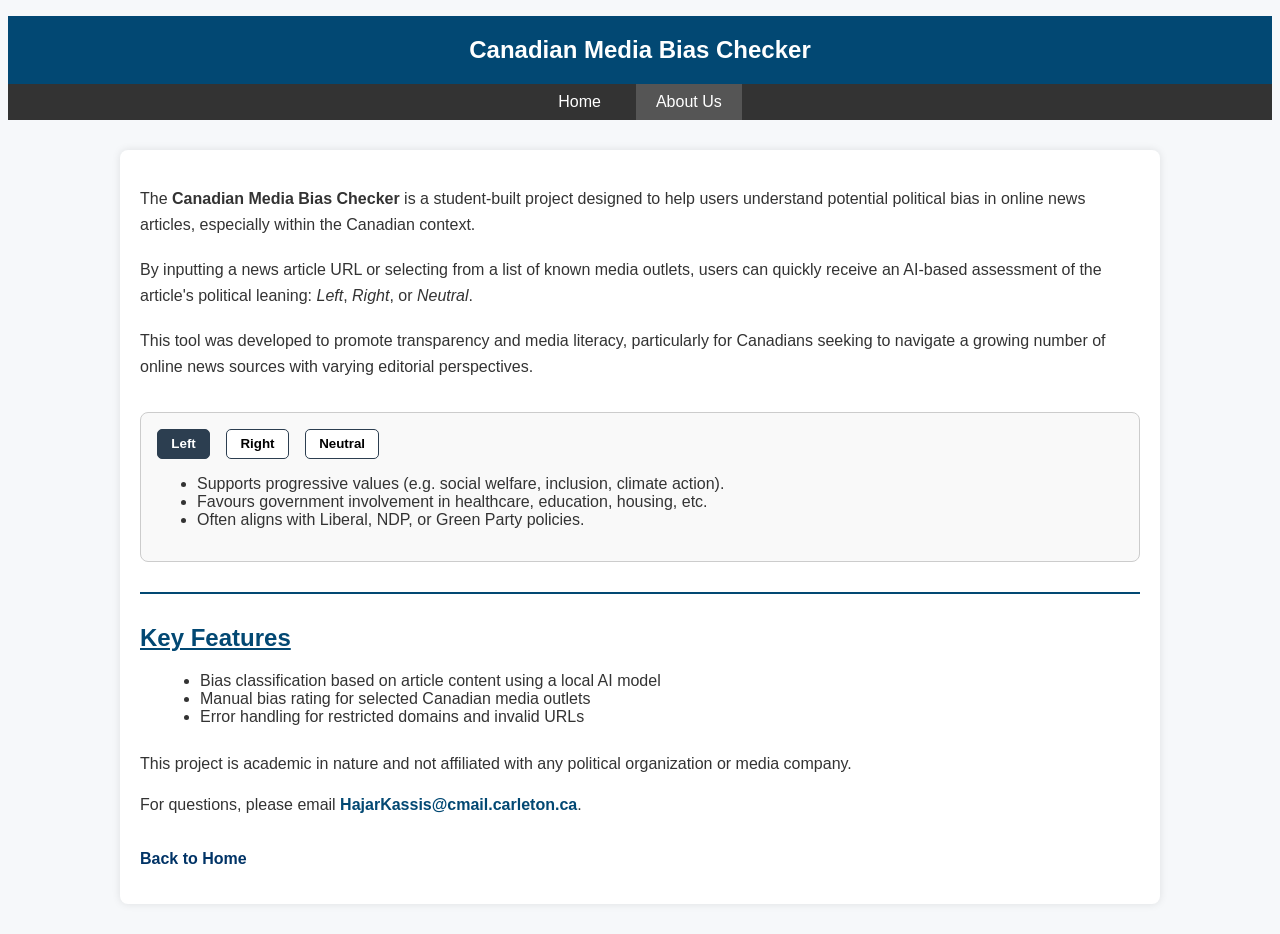
==== templates/AboutUs.html @ 25724a42 "Initialize project and add TextCNN backend + training utilities" ====
<!DOCTYPE html>
<html lang="en">
    <head>
        <meta charset="UTF-8">
        <title>Canadian Media Bias Checker</title>
        <link rel="stylesheet" href="/static/style.css">
        <link rel="icon" type="image/png" href="/static/favicon.png">
    
        <style>
        /* Tab container styling */
        .tab-container {
            margin-top: 2em;
            padding: 1em;
            border: 1px solid #ccc;
            border-radius: 8px;
            background-color: #f9f9f9;
        }

        /* Tab button styling */
        .tab-buttons {
            display: flex;
            gap: 1em;
            margin-bottom: 1em;
        }

        .tab-btn {
            padding: 0.5em 1em;
            border: 1px solid #2c3e50;
            background-color: white;
            cursor: pointer;
            font-weight: bold;
            border-radius: 5px;
            transition: background-color 0.2s ease;
        }

        .tab-btn.active,
        .tab-btn:hover {
            background-color: #2c3e50;
            color: white;
        }

        /* Tab content styling */
        .tab-content {
            display: none;
            animation: fadeIn 0.3s ease-in;
        }

        .tab-content.active {
            display: block;
        }

        /* Fade-in animation */
        @keyframes fadeIn {
            from { opacity: 0; }
            to { opacity: 1; }
        }
        </style>
    </head>

<body class="body">
    <!-- Page Header -->
    <h1 class="header">Canadian Media Bias Checker</h1>

    <!-- Navigation Bar -->
    <nav id="main-nav"> 
        <ul>
            <li><a href="/" >Home</a></li>
            <li><a href="/a" class="active">About Us</a></li>
        </ul>
    </nav>

    <!-- Main Content -->
    <div class="content">
        <!-- Introduction Section -->
        <p class="paragraph">
            The <strong>Canadian Media Bias Checker</strong> is a student-built project designed to help users understand potential political bias in online news articles, especially within the Canadian context.
        </p>

        <p class="paragraph">
            By inputting a news article URL or selecting from a list of known media outlets, users can quickly receive an AI-based assessment of the article's political leaning: <em>Left</em>, <em>Right</em>, or <em>Neutral</em>.
        </p>

        <p class="paragraph">
            This tool was developed to promote transparency and media literacy, particularly for Canadians seeking to navigate a growing number of online news sources with varying editorial perspectives.
        </p>

        <!-- Tab Section -->
        <div class="tab-container">
            <!-- Tab Buttons -->
            <div class="tab-buttons">
                <button class="tab-btn active" onclick="openTab(event, 'left')">Left</button>
                <button class="tab-btn" onclick="openTab(event, 'right')">Right</button>
                <button class="tab-btn" onclick="openTab(event, 'neutral')">Neutral</button>
            </div>
        
            <!-- Tab Content -->
            <div class="tab-content active" id="left">
                <ul>
                    <li>Supports progressive values (e.g. social welfare, inclusion, climate action).</li>
                    <li>Favours government involvement in healthcare, education, housing, etc.</li>
                    <li>Often aligns with Liberal, NDP, or Green Party policies.</li>
                </ul>
            </div>
        
            <div class="tab-content" id="right">
                <ul>
                    <li>Emphasizes fiscal conservatism and traditional social values.</li>
                    <li>Favours lower taxes and limited government intervention.</li>
                    <li>Often aligns with the Conservative Party or right-leaning provincial parties.</li>
                </ul>
            </div>
        
            <div class="tab-content" id="neutral">
                <ul>
                    <li>Focuses on objective and balanced reporting.</li>
                    <li>Presents multiple viewpoints fairly, avoids strong ideological language.</li>
                    <li>Does not favor or critique any political party.</li>
                </ul>
            </div>
        </div>

        <!-- Features Section -->
        <h2 class="subheading">Key Features</h2>
        <ul class="feature-list">
            <li>Bias classification based on article content using a local AI model</li>
            <li>Manual bias rating for selected Canadian media outlets</li>
            <li>Error handling for restricted domains and invalid URLs</li>
        </ul>

        <!-- Disclaimer -->
        <p class="paragraph">
            This project is academic in nature and not affiliated with any political organization or media company.
        </p>

        <!-- Contact Information -->
        <p class="contact">
            For questions, please email <a href="mailto:HajarKassis@cmail.carleton.ca">HajarKassis@cmail.carleton.ca</a>.
        </p>

        <!-- Backlink -->
        <p class="backlink">
            <a href="/">Back to Home</a>
        </p>
    </div>

    <!-- JavaScript for Tab Functionality -->
    <script>
        function openTab(event, tabId) {
            const tabs = document.querySelectorAll('.tab-content');
            const buttons = document.querySelectorAll('.tab-btn');
        
            // Deactivate all tabs and buttons
            tabs.forEach(tab => tab.classList.remove('active'));
            buttons.forEach(btn => btn.classList.remove('active'));
        
            // Activate the selected tab and button
            document.getElementById(tabId).classList.add('active');
            event.currentTarget.classList.add('active');
        }
    </script>
</body>
</html>
---- static/style.css ----
.body {
  font-family: Arial, sans-serif;
  background-color: #f6f8fa;
  color: #333;
}

.header {
  background-color: #024873;
  color: white;
  padding: 20px;
  text-align: center;
  margin-bottom: 0;
}

h1 {
  color: #2c3e50;
  font-size: 24px;
  text-align: center;
}

input[type="text"] {
  width: 100%;
  padding: 12px;
  font-size: 16px;
  border: 1px solid #ccc;
  margin-top: 10px;
  margin-bottom: 20px;
}

input, select {
  padding: 10px;
  font-size: 16px;
  width: 300px;
  margin-right: 10px;
}

.content {
  max-width: 1000px;
  margin: 30px auto;
  padding: 20px;
  background-color: white;
  border-radius: 8px;
  box-shadow: 0px 0px 8px rgba(0, 0, 0, 0.1);
}

button {
  cursor: pointer;
}

#result {
  margin-top: 30px;
  font-size: 18px;
  font-weight: bold;
}

.dropdown-section {
  margin-top: 30px;
}

.rating {
  text-decoration: underline;
  color: rgb(255, 213, 0);
}

#result-label {
  background-color: black;
  font-size: larger;
  color: white;
}

.error {
  color: red;
  font-weight: bold;
}

#response-container {
  text-align: center;
}

.reset-button {
  font-size: 16px;
  padding: 6px 12px;
  height: 32px;
}

.small-btn {
  font-size: 16px;
  height: 40px;
  line-height: 1;
  box-sizing: border-box;
}

#urlInput, #outletSelect {
  width: 700px;
  height: 40px;
}

#outletSelect {
  text-align: center;
}

.search-section {
  justify-content: center;
  gap: 20px;
  margin-bottom: 30px;
  flex-wrap: wrap;
}

.inline-group {
  display: flex;
  align-items: center;
  gap: 8px;
}

.inline-group select,
.inline-group input {
  height: 36px;
  font-size: 16px;
  padding: 8px;
  box-sizing: border-box;
}

/* What is bias section */
.subheading {
  margin-top: 30px;
  color: #024873;
  border-top: 2px solid #024873;
  padding-top: 30px;
  text-decoration: underline;
  font-weight: bold;
}

.bias-title {
  font-size: 20px;
  color: #327ba8;
  padding-top: 10px;
  margin-bottom: 0;
  text-align: center;
}

.bias-section {
  display: flex;
  flex-direction: column;
  gap: 40px;
}

.bias-pair {
  display: flex;
  align-items: center;
  gap: 30px;
  justify-content: center;
  margin-top: -20px;
}

.bias-pair img {
  max-width: 40%;
  height: auto;
  border: 2px solid black;
}

.bias-pair p {
  width: 50%;
  font-size: 16px;
  line-height: 1.6;
}

.bias-pair.right {
  flex-direction: row-reverse;
}

/* About Page Styling */
.paragraph {
  line-height: 1.6;
  margin-bottom: 20px;
}

.feature-list {
  margin: 15px 0 25px 20px;
}

.contact a {
  color: #024873;
  font-weight: bold;
  text-decoration: none;
}

.contact a:hover {
  text-decoration: underline;
}

.backlink a {
  display: inline-block;
  margin-top: 20px;
  text-decoration: none;
  color: #036;
  font-weight: bold;
}

.backlink a:hover {
  text-decoration: underline;
}

/* Navigation Bar */
nav#main-nav {
  background-color: #333;
  margin-bottom: 0;
  padding-bottom: 0;
}

nav#main-nav ul {
  display: flex;
  justify-content: center;
  align-items: center;
  list-style: none;
  margin: 0;
  padding: 0;
  gap: 15px;
}

nav#main-nav ul li {
  flex: 0 0 auto;
}

nav#main-nav ul li a {
  display: block;
  padding: 10px 20px;
  text-align: center;
  color: #fff;
  text-decoration: none;
  font-size: 16px;
  background-color: #333;
  line-height: 1;
}

nav#main-nav ul li a:hover {
  background-color: #e91c24;
}

nav#main-nav ul li a.active {
  background-color: #555;
}
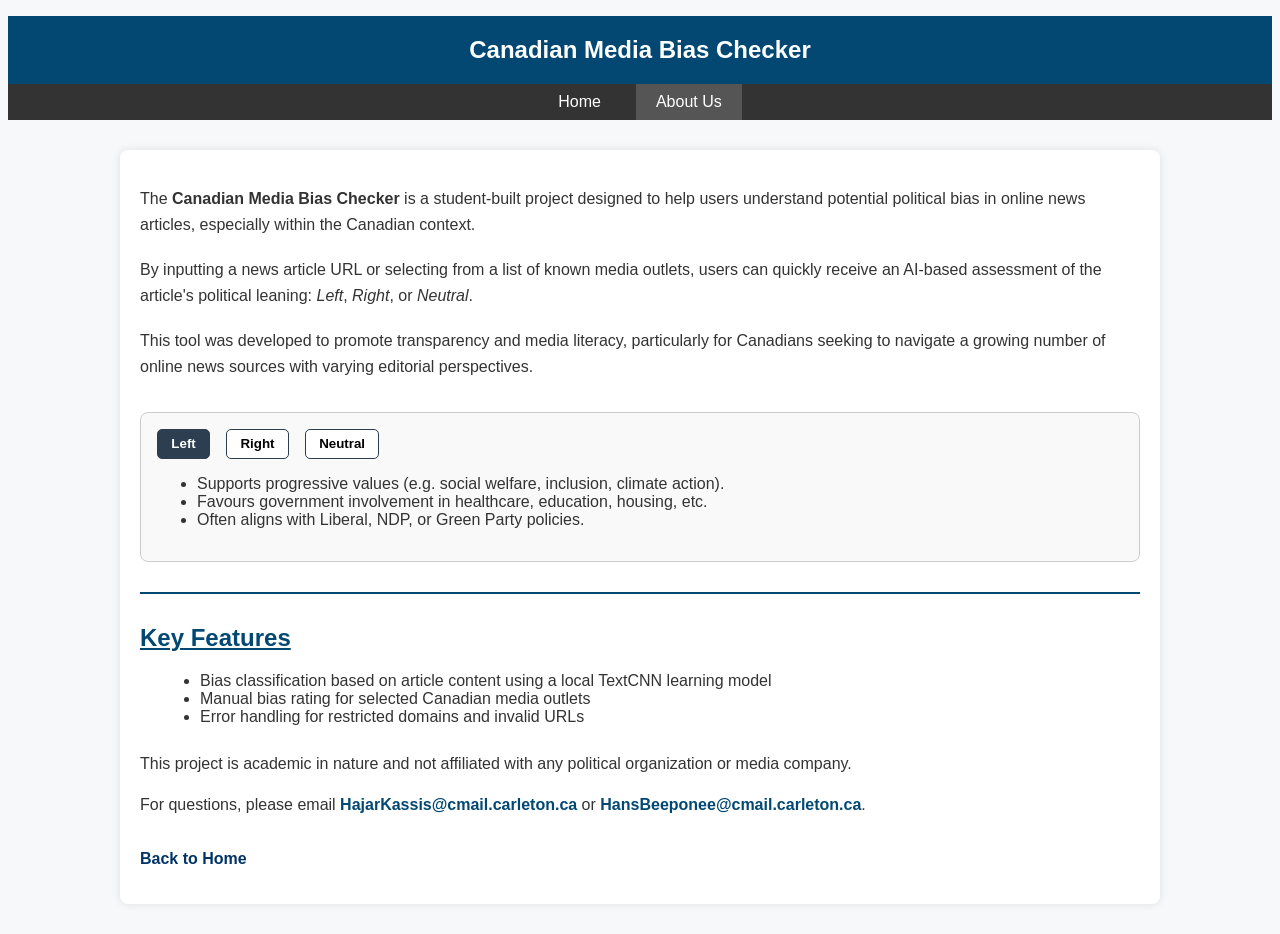
==== commit 79c1f5ac: "Update project data and scripts" ====
--- a/templates/AboutUs.html
+++ b/templates/AboutUs.html
@@ -122,7 +122,7 @@
         <!-- Features Section -->
         <h2 class="subheading">Key Features</h2>
         <ul class="feature-list">
-            <li>Bias classification based on article content using a local AI model</li>
+            <li>Bias classification based on article content using a local TextCNN learning model</li>
             <li>Manual bias rating for selected Canadian media outlets</li>
             <li>Error handling for restricted domains and invalid URLs</li>
         </ul>
@@ -134,7 +134,8 @@
 
         <!-- Contact Information -->
         <p class="contact">
-            For questions, please email <a href="mailto:HajarKassis@cmail.carleton.ca">HajarKassis@cmail.carleton.ca</a>.
+            For questions, please email <a href="mailto:HajarKassis@cmail.carleton.ca">HajarKassis@cmail.carleton.ca</a>
+            or <a href="mailto:HansBeeponee@cmail.carleton.ca">HansBeeponee@cmail.carleton.ca</a>.
         </p>
 
         <!-- Backlink -->
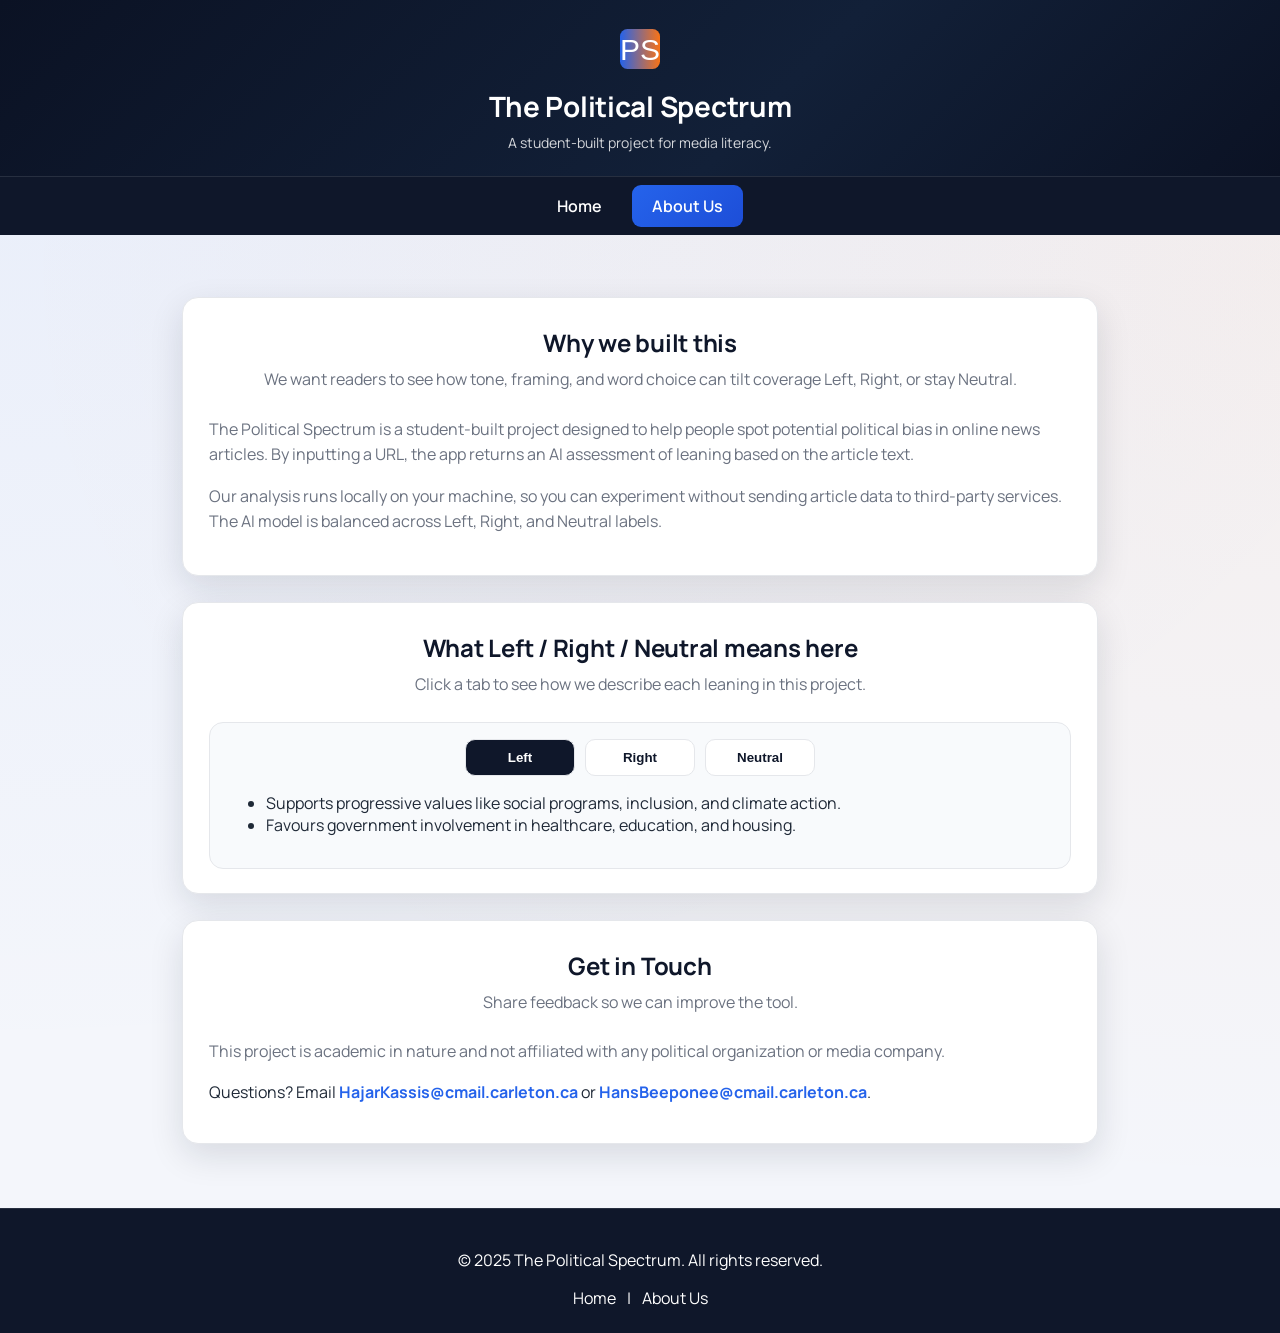
==== commit e2ca9206: "Update UI styling and add latest metrics" ====
--- a/templates/AboutUs.html
+++ b/templates/AboutUs.html
@@ -2,159 +2,110 @@
 <html lang="en">
     <head>
         <meta charset="UTF-8">
-        <title>Canadian Media Bias Checker</title>
+        <title>About Us | The Political Spectrum</title>
         <link rel="stylesheet" href="/static/style.css">
-        <link rel="icon" type="image/png" href="/static/favicon.png">
-    
-        <style>
-        /* Tab container styling */
-        .tab-container {
-            margin-top: 2em;
-            padding: 1em;
-            border: 1px solid #ccc;
-            border-radius: 8px;
-            background-color: #f9f9f9;
-        }
-
-        /* Tab button styling */
-        .tab-buttons {
-            display: flex;
-            gap: 1em;
-            margin-bottom: 1em;
-        }
-
-        .tab-btn {
-            padding: 0.5em 1em;
-            border: 1px solid #2c3e50;
-            background-color: white;
-            cursor: pointer;
-            font-weight: bold;
-            border-radius: 5px;
-            transition: background-color 0.2s ease;
-        }
-
-        .tab-btn.active,
-        .tab-btn:hover {
-            background-color: #2c3e50;
-            color: white;
-        }
-
-        /* Tab content styling */
-        .tab-content {
-            display: none;
-            animation: fadeIn 0.3s ease-in;
-        }
-
-        .tab-content.active {
-            display: block;
-        }
-
-        /* Fade-in animation */
-        @keyframes fadeIn {
-            from { opacity: 0; }
-            to { opacity: 1; }
-        }
-        </style>
+        <link rel="icon" type="image/svg+xml" href="/static/logo.svg">
     </head>
 
 <body class="body">
-    <!-- Page Header -->
-    <h1 class="header">Canadian Media Bias Checker</h1>
+    <header class="header">
+        <a href="/">
+            <img src="/static/logo.svg" alt="The Political Spectrum Logo" class="logo">
+        </a>
+        <h1 class="page-title">The Political Spectrum</h1>
+        <p class="tagline">A student-built project for media literacy.</p>
+    </header>
 
-    <!-- Navigation Bar -->
     <nav id="main-nav"> 
         <ul>
-            <li><a href="/" >Home</a></li>
+            <li><a href="/">Home</a></li>
             <li><a href="/a" class="active">About Us</a></li>
         </ul>
     </nav>
 
-    <!-- Main Content -->
-    <div class="content">
-        <!-- Introduction Section -->
-        <p class="paragraph">
-            The <strong>Canadian Media Bias Checker</strong> is a student-built project designed to help users understand potential political bias in online news articles, especially within the Canadian context.
-        </p>
+    <main class="content">
+        <section class="panel">
+            <div class="section-header">
+                <h2 class="subheading centered">Why we built this</h2>
+                <p class="lede">We want readers to see how tone, framing, and word choice can tilt coverage Left, Right, or stay Neutral.</p>
+            </div>
 
-        <p class="paragraph">
-            By inputting a news article URL or selecting from a list of known media outlets, users can quickly receive an AI-based assessment of the article's political leaning: <em>Left</em>, <em>Right</em>, or <em>Neutral</em>.
-        </p>
+            <p class="paragraph">
+                The Political Spectrum is a student-built project designed to help people spot potential political bias in online news articles. By inputting a URL, the app returns an AI assessment of leaning based on the article text.
+            </p>
+            <p class="paragraph">
+                Our analysis runs locally on your machine, so you can experiment without sending article data to third-party services. The AI model is balanced across Left, Right, and Neutral labels.
+            </p>
+        </section>
 
-        <p class="paragraph">
-            This tool was developed to promote transparency and media literacy, particularly for Canadians seeking to navigate a growing number of online news sources with varying editorial perspectives.
-        </p>
+        <section class="panel">
+            <div class="section-header">
+                <h2 class="subheading centered">What Left / Right / Neutral means here</h2>
+                <p class="lede">Click a tab to see how we describe each leaning in this project.</p>
+            </div>
 
-        <!-- Tab Section -->
-        <div class="tab-container">
-            <!-- Tab Buttons -->
-            <div class="tab-buttons">
-                <button class="tab-btn active" onclick="openTab(event, 'left')">Left</button>
-                <button class="tab-btn" onclick="openTab(event, 'right')">Right</button>
-                <button class="tab-btn" onclick="openTab(event, 'neutral')">Neutral</button>
+            <div class="tab-container">
+                <div class="tab-buttons">
+                    <button class="tab-btn active" onclick="openTab(event, 'left')">Left</button>
+                    <button class="tab-btn" onclick="openTab(event, 'right')">Right</button>
+                    <button class="tab-btn" onclick="openTab(event, 'neutral')">Neutral</button>
+                </div>
+
+                <div class="tab-content active" id="left">
+                    <ul>
+                        <li>Supports progressive values like social programs, inclusion, and climate action.</li>
+                        <li>Favours government involvement in healthcare, education, and housing.</li>
+                    </ul>
+                </div>
+
+                <div class="tab-content" id="right">
+                    <ul>
+                        <li>Emphasizes fiscal conservatism and traditional social values.</li>
+                        <li>Favours lower taxes and limited government intervention.</li>
+                    </ul>
+                </div>
+
+                <div class="tab-content" id="neutral">
+                    <ul>
+                        <li>Focuses on balanced reporting without ideological language.</li>
+                        <li>Presents multiple viewpoints fairly and proportionally.</li>
+                    </ul>
+                </div>
             </div>
-        
-            <!-- Tab Content -->
-            <div class="tab-content active" id="left">
-                <ul>
-                    <li>Supports progressive values (e.g. social welfare, inclusion, climate action).</li>
-                    <li>Favours government involvement in healthcare, education, housing, etc.</li>
-                    <li>Often aligns with Liberal, NDP, or Green Party policies.</li>
-                </ul>
+        </section>
+
+        <section class="panel">
+            <div class="section-header">
+                <h2 class="subheading centered">Get in Touch</h2>
+                <p class="lede">Share feedback so we can improve the tool.</p>
             </div>
-        
-            <div class="tab-content" id="right">
-                <ul>
-                    <li>Emphasizes fiscal conservatism and traditional social values.</li>
-                    <li>Favours lower taxes and limited government intervention.</li>
-                    <li>Often aligns with the Conservative Party or right-leaning provincial parties.</li>
-                </ul>
-            </div>
-        
-            <div class="tab-content" id="neutral">
-                <ul>
-                    <li>Focuses on objective and balanced reporting.</li>
-                    <li>Presents multiple viewpoints fairly, avoids strong ideological language.</li>
-                    <li>Does not favor or critique any political party.</li>
-                </ul>
-            </div>
-        </div>
+            
+            <p class="paragraph">
+                This project is academic in nature and not affiliated with any political organization or media company.
+            </p>
 
-        <!-- Features Section -->
-        <h2 class="subheading">Key Features</h2>
-        <ul class="feature-list">
-            <li>Bias classification based on article content using a local TextCNN learning model</li>
-            <li>Manual bias rating for selected Canadian media outlets</li>
-            <li>Error handling for restricted domains and invalid URLs</li>
-        </ul>
+            <p class="contact">
+                Questions? Email <a href="mailto:HajarKassis@cmail.carleton.ca">HajarKassis@cmail.carleton.ca</a>
+                or <a href="mailto:HansBeeponee@cmail.carleton.ca">HansBeeponee@cmail.carleton.ca</a>.
+            </p>
+        </section>
+    </main>
 
-        <!-- Disclaimer -->
-        <p class="paragraph">
-            This project is academic in nature and not affiliated with any political organization or media company.
-        </p>
+    <footer class="footer">
+        <p>&copy; 2025 The Political Spectrum. All rights reserved.</p>
+        <nav class="footer-nav">
+            <a href="/">Home</a> | <a href="/a">About Us</a>
+        </nav>
+    </footer>
 
-        <!-- Contact Information -->
-        <p class="contact">
-            For questions, please email <a href="mailto:HajarKassis@cmail.carleton.ca">HajarKassis@cmail.carleton.ca</a>
-            or <a href="mailto:HansBeeponee@cmail.carleton.ca">HansBeeponee@cmail.carleton.ca</a>.
-        </p>
-
-        <!-- Backlink -->
-        <p class="backlink">
-            <a href="/">Back to Home</a>
-        </p>
-    </div>
-
-    <!-- JavaScript for Tab Functionality -->
     <script>
         function openTab(event, tabId) {
             const tabs = document.querySelectorAll('.tab-content');
             const buttons = document.querySelectorAll('.tab-btn');
-        
-            // Deactivate all tabs and buttons
+
             tabs.forEach(tab => tab.classList.remove('active'));
             buttons.forEach(btn => btn.classList.remove('active'));
-        
-            // Activate the selected tab and button
+
             document.getElementById(tabId).classList.add('active');
             event.currentTarget.classList.add('active');
         }
--- a/static/style.css
+++ b/static/style.css
@@ -1,210 +1,82 @@
+@import url('https://fonts.googleapis.com/css2?family=Manrope:wght@400;500;600;700&display=swap');
+
+:root {
+  --navy: #0f172a;
+  --blue: #2563eb;
+  --accent: #f97316;
+  --paper: #f4f6fb;
+  --card: #ffffff;
+  --ink: #1f2937;
+  --muted: #6b7280;
+  --border: #e5e7eb;
+  --shadow: 0 12px 34px rgba(15, 23, 42, 0.12);
+  --radius-lg: 16px;
+  --radius-md: 12px;
+
+  /* Bias colors */
+  --left-bg: #eef2ff;
+  --left-text: #4338ca;
+  --right-bg: #fef2f2;
+  --right-text: #b91c1c;
+  --neutral-bg: #f3f4f6;
+  --neutral-text: #1f2937;
+}
+
+* {
+  box-sizing: border-box;
+}
+
 .body {
-  font-family: Arial, sans-serif;
-  background-color: #f6f8fa;
-  color: #333;
+  margin: 0;
+  font-family: 'Manrope', 'Segoe UI', sans-serif;
+  color: var(--ink);
+  background: radial-gradient(120% 80% at 0% 0%, rgba(37, 99, 235, 0.06), transparent),
+              radial-gradient(100% 70% at 100% 20%, rgba(249, 115, 22, 0.06), transparent),
+              var(--paper);
+  display: flex;
+  flex-direction: column;
+  min-height: 100vh;
 }
 
 .header {
-  background-color: #024873;
-  color: white;
-  padding: 20px;
   text-align: center;
-  margin-bottom: 0;
-}
-
-h1 {
-  color: #2c3e50;
-  font-size: 24px;
-  text-align: center;
-}
-
-input[type="text"] {
-  width: 100%;
-  padding: 12px;
-  font-size: 16px;
-  border: 1px solid #ccc;
-  margin-top: 10px;
-  margin-bottom: 20px;
-}
-
-input, select {
-  padding: 10px;
-  font-size: 16px;
-  width: 300px;
-  margin-right: 10px;
-}
-
-.content {
-  max-width: 1000px;
-  margin: 30px auto;
-  padding: 20px;
-  background-color: white;
-  border-radius: 8px;
-  box-shadow: 0px 0px 8px rgba(0, 0, 0, 0.1);
-}
-
-button {
-  cursor: pointer;
-}
-
-#result {
-  margin-top: 30px;
-  font-size: 18px;
-  font-weight: bold;
-}
-
-.dropdown-section {
-  margin-top: 30px;
-}
-
-.rating {
-  text-decoration: underline;
-  color: rgb(255, 213, 0);
-}
-
-#result-label {
-  background-color: black;
-  font-size: larger;
-  color: white;
-}
-
-.error {
-  color: red;
-  font-weight: bold;
-}
-
-#response-container {
-  text-align: center;
-}
-
-.reset-button {
-  font-size: 16px;
-  padding: 6px 12px;
-  height: 32px;
-}
-
-.small-btn {
-  font-size: 16px;
-  height: 40px;
-  line-height: 1;
-  box-sizing: border-box;
-}
-
-#urlInput, #outletSelect {
-  width: 700px;
-  height: 40px;
-}
-
-#outletSelect {
-  text-align: center;
-}
-
-.search-section {
-  justify-content: center;
-  gap: 20px;
-  margin-bottom: 30px;
-  flex-wrap: wrap;
-}
-
-.inline-group {
-  display: flex;
+  padding: 24px 20px;
+  background: linear-gradient(135deg, #0b1224 0%, #122038 60%, #0b1224 100%);
+  color: #fff;
+  display: flex;
+  flex-direction: column;
   align-items: center;
   gap: 8px;
 }
 
-.inline-group select,
-.inline-group input {
-  height: 36px;
-  font-size: 16px;
-  padding: 8px;
-  box-sizing: border-box;
-}
-
-/* What is bias section */
-.subheading {
-  margin-top: 30px;
-  color: #024873;
-  border-top: 2px solid #024873;
-  padding-top: 30px;
-  text-decoration: underline;
-  font-weight: bold;
-}
-
-.bias-title {
-  font-size: 20px;
-  color: #327ba8;
-  padding-top: 10px;
-  margin-bottom: 0;
-  text-align: center;
-}
-
-.bias-section {
-  display: flex;
-  flex-direction: column;
-  gap: 40px;
-}
-
-.bias-pair {
-  display: flex;
-  align-items: center;
-  gap: 30px;
-  justify-content: center;
-  margin-top: -20px;
-}
-
-.bias-pair img {
-  max-width: 40%;
-  height: auto;
-  border: 2px solid black;
-}
-
-.bias-pair p {
-  width: 50%;
-  font-size: 16px;
-  line-height: 1.6;
-}
-
-.bias-pair.right {
-  flex-direction: row-reverse;
-}
-
-/* About Page Styling */
-.paragraph {
-  line-height: 1.6;
-  margin-bottom: 20px;
-}
-
-.feature-list {
-  margin: 15px 0 25px 20px;
-}
-
-.contact a {
-  color: #024873;
-  font-weight: bold;
-  text-decoration: none;
-}
-
-.contact a:hover {
-  text-decoration: underline;
-}
-
-.backlink a {
-  display: inline-block;
-  margin-top: 20px;
-  text-decoration: none;
-  color: #036;
-  font-weight: bold;
-}
-
-.backlink a:hover {
-  text-decoration: underline;
-}
-
-/* Navigation Bar */
+.logo {
+    width: 50px;
+    height: 50px;
+    transition: transform 0.2s ease-in-out;
+}
+
+.logo:hover {
+    transform: scale(1.1);
+}
+
+.page-title {
+  margin: 0;
+  font-size: 28px;
+  letter-spacing: -0.01em;
+  color: #fff;
+}
+
+.tagline {
+  margin: 0;
+  max-width: 720px;
+  color: rgba(255, 255, 255, 0.82);
+  font-size: 14px;
+}
+
 nav#main-nav {
-  background-color: #333;
-  margin-bottom: 0;
-  padding-bottom: 0;
+  background-color: #0f172a;
+  padding: 0 20px;
+  border-top: 1px solid rgba(255, 255, 255, 0.1);
 }
 
 nav#main-nav ul {
@@ -213,29 +85,436 @@
   align-items: center;
   list-style: none;
   margin: 0;
-  padding: 0;
-  gap: 15px;
-}
-
-nav#main-nav ul li {
-  flex: 0 0 auto;
+  padding: 8px 0;
+  gap: 10px;
 }
 
 nav#main-nav ul li a {
   display: block;
   padding: 10px 20px;
+  color: #fff;
+  text-decoration: none;
+  font-weight: 600;
+  border-radius: 9px;
+  transition: all 0.2s ease;
+}
+
+nav#main-nav ul li a:hover {
+  background-color: rgba(255, 255, 255, 0.16);
+}
+
+nav#main-nav ul li a.active {
+  background: linear-gradient(135deg, #2563eb, #1d4ed8);
+  color: #fff;
+}
+
+.content {
+  max-width: 960px;
+  margin: 36px auto 64px;
+  padding: 0 22px;
+  flex: 1;
+}
+
+.hero {
+  display: flex;
+  align-items: center;
+  justify-content: space-between;
+  gap: 24px;
+  padding: 22px 24px;
+  background: #0f172a;
+  color: #e5e7eb;
+  border-radius: var(--radius-lg);
+  box-shadow: var(--shadow);
+}
+
+.kicker {
+  color: #a5b4fc;
+  font-weight: 700;
+  text-transform: uppercase;
+  letter-spacing: 0.08em;
+  margin: 0 0 6px;
+  font-size: 12px;
+}
+
+.subheading {
+  margin: 4px 0 8px;
+  color: var(--navy);
+  font-size: 24px;
+  letter-spacing: -0.01em;
+  text-decoration: none;
+}
+
+.centered {
   text-align: center;
-  color: #fff;
+}
+
+.lede {
+  margin: 0;
+  color: var(--muted);
+  line-height: 1.6;
+}
+
+.hero .subheading {
+  color: #fff;
+}
+
+.hero .lede {
+  color: #cbd5e1;
+}
+
+.pill {
+  background: rgba(255, 255, 255, 0.08);
+  color: #e5e7eb;
+  border-radius: 999px;
+  padding: 10px 16px;
+  font-weight: 700;
+  letter-spacing: 0.02em;
+  border: 1px solid rgba(255, 255, 255, 0.25);
+  white-space: nowrap;
+}
+
+.panel {
+  background: var(--card);
+  border-radius: 16px;
+  padding: 24px 26px;
+  margin-top: 26px;
+  border: 1px solid var(--border);
+  box-shadow: var(--shadow);
+}
+
+h1, h2, h3 {
+  color: var(--navy);
+  margin: 0;
+}
+
+a {
+  color: var(--blue);
   text-decoration: none;
+}
+
+a:hover {
+  color: #1d4ed8;
+  text-decoration: underline;
+}
+
+.input-field {
+  display: flex;
+  flex-direction: column;
+  gap: 10px;
+}
+
+.field-label {
+  font-weight: 700;
+  color: var(--navy);
+}
+
+.inline-group {
+  display: flex;
+  align-items: center;
+  gap: 10px;
+  flex-wrap: wrap;
+}
+
+input[type="text"] {
+  flex: 1;
+  min-width: 260px;
+  padding: 12px 14px;
   font-size: 16px;
-  background-color: #333;
+  border: 1px solid var(--border);
+  border-radius: 10px;
+  background: #f8fafc;
+  transition: border-color 0.2s ease, box-shadow 0.2s ease;
+}
+
+input[type="text"]:focus {
+  outline: none;
+  border-color: var(--blue);
+  box-shadow: 0 0 0 3px rgba(37, 99, 235, 0.2);
+}
+
+button {
+  border: none;
+  cursor: pointer;
+  font-weight: 700;
+  transition: transform 0.1s ease, box-shadow 0.2s ease, background-color 0.2s ease;
+}
+
+.primary-btn {
+  background: linear-gradient(135deg, #2563eb, #1d4ed8);
+  color: #fff;
+  padding: 11px 18px;
+  border-radius: 10px;
+  box-shadow: var(--shadow);
+}
+
+.primary-btn:hover {
+  transform: translateY(-1px);
+}
+
+.ghost-btn {
+  background: transparent;
+  color: var(--navy);
+  padding: 10px 14px;
+  border-radius: 10px;
+  border: 1px solid var(--border);
+}
+
+.ghost-btn:hover {
+  border-color: var(--navy);
+}
+
+.small-btn {
+  height: 44px;
   line-height: 1;
 }
 
-nav#main-nav ul li a:hover {
-  background-color: #e91c24;
-}
-
-nav#main-nav ul li a.active {
-  background-color: #555;
-}
+.reset-button {
+  font-size: 15px;
+}
+
+.actions {
+  display: flex;
+  justify-content: flex-end;
+  margin-top: 16px;
+}
+
+.loader {
+  border: 4px solid #f3f3f3;
+  border-top: 4px solid var(--blue);
+  border-radius: 50%;
+  width: 40px;
+  height: 40px;
+  animation: spin 1s linear infinite;
+  margin: 20px auto;
+}
+
+@keyframes spin {
+  0% { transform: rotate(0deg); }
+  100% { transform: rotate(360deg); }
+}
+
+#response-container {
+  margin-top: 18px;
+  padding: 16px;
+  border-radius: 12px;
+  background-color: #f8fafc;
+  border: 1px solid var(--border);
+}
+
+#result-display {
+    text-align: center;
+}
+
+.result-title {
+  margin: 0 0 12px;
+  font-size: 20px;
+}
+
+.article-title {
+    margin: 0 0 12px;
+    color: var(--muted);
+}
+
+.bias-rating {
+    display: flex;
+    justify-content: center;
+    align-items: center;
+    gap: 12px;
+}
+
+.rating-label {
+    font-weight: 700;
+    color: var(--navy);
+}
+
+.rating {
+  font-weight: 700;
+  padding: 8px 16px;
+  border-radius: 8px;
+  text-transform: uppercase;
+  letter-spacing: 0.05em;
+  font-size: 16px;
+}
+
+.rating.left {
+    background-color: var(--left-bg);
+    color: var(--left-text);
+}
+
+.rating.right {
+    background-color: var(--right-bg);
+    color: var(--right-text);
+}
+
+.rating.neutral {
+    background-color: var(--neutral-bg);
+    color: var(--neutral-text);
+}
+
+.error {
+  color: #b91c1c;
+  font-weight: 700;
+  margin-top: 10px;
+  text-align: center;
+  background-color: #fef2f2;
+  padding: 12px;
+  border-radius: 8px;
+  border: 1px solid #fecaca;
+}
+
+.is-hidden {
+  display: none !important;
+}
+
+.section-header {
+  text-align: center;
+  margin-bottom: 24px;
+}
+
+.bias-section {
+  display: grid;
+  gap: 20px;
+}
+
+.bias-card {
+  background: linear-gradient(145deg, #ffffff, #f6f8fd);
+  border: 1px solid var(--border);
+  border-radius: 14px;
+  padding: 20px;
+}
+
+.bias-title {
+  font-size: 18px;
+  color: var(--navy);
+  margin: 0 0 16px;
+}
+
+.bias-pair {
+  display: flex;
+  align-items: flex-start;
+  gap: 18px;
+  flex-wrap: wrap;
+}
+
+.bias-pair img {
+  flex: 0 0 320px;
+  max-width: 100%;
+  border-radius: 10px;
+  border: 1px solid var(--border);
+  box-shadow: var(--shadow);
+}
+
+.bias-pair p {
+  flex: 1;
+  min-width: 260px;
+  font-size: 15px;
+  line-height: 1.6;
+  color: var(--muted);
+  margin: 0;
+}
+
+.bias-pair.right {
+  flex-direction: row-reverse;
+}
+
+.paragraph {
+  line-height: 1.6;
+  margin: 0 0 16px;
+  color: var(--muted);
+}
+
+.contact a {
+  color: var(--blue);
+  font-weight: 700;
+}
+
+.tab-container {
+  margin-top: 14px;
+  padding: 16px;
+  border: 1px solid var(--border);
+  border-radius: 14px;
+  background-color: #f8fafc;
+}
+
+.tab-buttons {
+  display: flex;
+  gap: 10px;
+  margin-bottom: 12px;
+  flex-wrap: wrap;
+  justify-content: center;
+}
+
+.tab-btn {
+  padding: 10px 14px;
+  border-radius: 10px;
+  border: 1px solid var(--border);
+  background-color: #fff;
+  cursor: pointer;
+  font-weight: 700;
+  color: var(--navy);
+  min-width: 110px;
+}
+
+.tab-btn.active,
+.tab-btn:hover {
+  background-color: var(--navy);
+  color: #fff;
+}
+
+.tab-content {
+  display: none;
+  animation: fadeIn 0.2s ease-in;
+}
+
+.tab-content.active {
+  display: block;
+}
+
+@keyframes fadeIn {
+  from { opacity: 0; }
+  to { opacity: 1; }
+}
+
+.footer {
+    background-color: #0f172a;
+    color: #fff;
+    padding: 24px 20px;
+    text-align: center;
+    margin-top: auto;
+    border-top: 1px solid rgba(255, 255, 255, 0.1);
+}
+
+.footer-nav a {
+    color: #fff;
+    text-decoration: none;
+    margin: 0 8px;
+}
+
+.footer-nav a:hover {
+    text-decoration: underline;
+}
+
+@media (max-width: 768px) {
+  .hero {
+    flex-direction: column;
+    align-items: flex-start;
+    text-align: center;
+  }
+
+  .pill {
+    align-self: center;
+  }
+
+  nav#main-nav ul {
+    flex-wrap: wrap;
+  }
+
+  .bias-pair {
+      flex-direction: column;
+      align-items: center;
+  }
+
+  .bias-pair.right {
+      flex-direction: column;
+  }
+}
